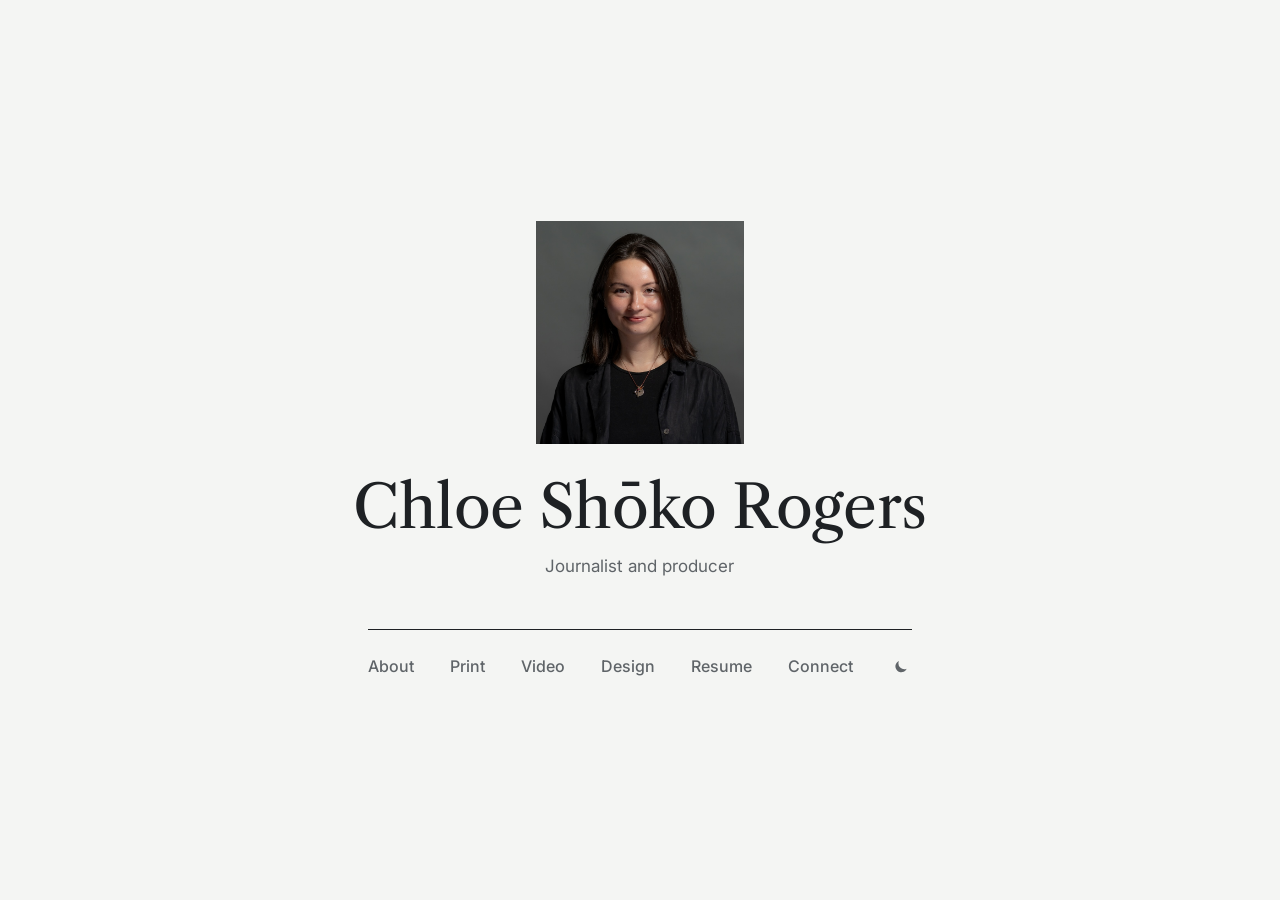
==== index.html @ b3bae9c2 "Add About page and update navigation links across multiple pages" ====
<!doctype html>
<html lang="en">
<head>
  <meta charset="utf-8">
  <meta name="viewport" content="width=device-width, initial-scale=1">
  <title>Chloe Shōko Rogers, journalist and producer</title>
  <meta name="description" content="Chloe Shōko Rogers is an NYC-based freelance journalist and producer.">
  <link rel="preconnect" href="https://fonts.googleapis.com">
  <link rel="preconnect" href="https://fonts.gstatic.com" crossorigin>
<link href="https://fonts.googleapis.com/css2?family=Inter:wght@400;500&family=Libre+Caslon+Text:ital,wght@0,400;0,700;1,400&family=IM+Fell+English:ital@0;1&display=swap" rel="stylesheet">
<link rel="stylesheet" href="style.css">
<script src="theme.js"></script>
</head>
<body>
  <main class="home">
    <div>
      <img class="headshot" src="images/headshot.jpg" alt="Chloe Shōko Rogers">
      <h1>Chloe Shōko Rogers</h1>
      <p class="role">Journalist and producer</p>
    </div>

    <nav class="menu" aria-label="Main">
      <a href="about.html">About</a>
      <a href="print.html">Print</a>
      <a href="video.html">Video</a>
      <a href="design.html">Design</a>
      <a href="resume.pdf" target="_blank" rel="noopener">Resume</a>
      <a href="connect.html">Connect</a>
      <button class="theme-toggle" type="button" aria-label="Switch to dark mode">
        <svg class="moon" viewBox="0 0 24 24" aria-hidden="true"><path d="M20 14.5A8 8 0 0 1 9.5 4a8 8 0 1 0 10.5 10.5z"/></svg>
        <svg class="sun" viewBox="0 0 24 24" aria-hidden="true"><circle cx="12" cy="12" r="4"/><path d="M12 2v2M12 20v2M2 12h2M20 12h2M4.9 4.9l1.4 1.4M17.7 17.7l1.4 1.4M4.9 19.1l1.4-1.4M17.7 6.3l1.4-1.4"/></svg>
      </button>
    </nav>
  </main>
</body>
</html>
---- style.css ----
:root {
  --paper: #f4f5f3;
  --ink: #1e2124;
  --muted: #5f6468;
  --rule: #d3d6d2;
  --accent: #2d3a8c;
  --serif: "Libre Caslon Text", Georgia, serif;
  --sans: "Inter", system-ui, sans-serif;
  --oldstyle: "IM Fell English", Garamond, serif;
}

:root[data-theme="dark"] {
  --paper: #17191b;
  --ink: #e8eae7;
  --muted: #9da2a6;
  --rule: #33373a;
  --accent: #a3b0f2;
}

* { box-sizing: border-box; }

body {
  margin: 0;
  min-height: 100vh;
  background: var(--paper);
  color: var(--ink);
  font-family: var(--sans);
  font-size: 1rem;
  line-height: 1.6;
  -webkit-font-smoothing: antialiased;
}

a { color: inherit; }
a:focus-visible { outline: 2px solid var(--accent); outline-offset: 3px; }

/* Menu, shared by every page */
.menu { display: flex; flex-wrap: wrap; justify-content: center; gap: 0.5rem 2.25rem; font-weight: 500; }
.menu a { color: var(--muted); text-decoration: none; }
.menu a:hover, .menu a[aria-current="page"] { color: var(--accent); text-decoration: underline; text-underline-offset: 0.25em; text-decoration-thickness: 1px; }

/* Light/dark toggle, at the end of the menu */
.theme-toggle {
  display: inline-flex;
  align-self: center;
  padding: 0.15rem;
  border: 0;
  background: none;
  color: var(--muted);
  cursor: pointer;
}
.theme-toggle:hover { color: var(--accent); }
.theme-toggle:focus-visible { outline: 2px solid var(--accent); outline-offset: 3px; }
.theme-toggle svg { width: 1.1rem; height: 1.1rem; fill: currentColor; stroke: currentColor; stroke-width: 2; stroke-linecap: round; }
.theme-toggle .moon { stroke: none; }
.theme-toggle .sun, [data-theme="dark"] .theme-toggle .moon { display: none; }
[data-theme="dark"] .theme-toggle .sun { display: block; }

/* Opening page */
.home {
  min-height: 100vh;
  display: flex;
  flex-direction: column;
  align-items: center;
  justify-content: center;
  gap: 3rem;
  padding: 3rem 1.25rem;
  text-align: center;
}
.home h1 {
  margin: 0;
  font-family: var(--serif);
  font-weight: 400;
  font-size: clamp(2.5rem, 7vw, 3.75rem);
  line-height: 1.05;
  letter-spacing: -0.01em;
}
.home .role { margin: 0.9rem 0 0; color: var(--muted); font-size: 1.0625rem; }
.home .menu { padding-top: 1.5rem; border-top: 1px solid var(--ink); }
.home .headshot {
  display: block;
  width: 13rem;
  max-width: 60vw;
  aspect-ratio: 756 / 811;
  margin: 0 auto 2rem;
  object-fit: cover;
}

/* About page */
.about { padding-top: 1.5rem; border-top: 1px solid var(--ink); }
.about p { max-width: 40rem; font-size: 1.0625rem; line-height: 1.7; margin: 0 0 1rem; text-wrap: pretty; }

/* Inner pages */
.site-header {
  display: flex;
  flex-wrap: wrap;
  justify-content: space-between;
  align-items: baseline;
  gap: 1rem 2rem;
  max-width: 56rem;
  margin: 0 auto;
  padding: 2rem 1.25rem;
}
.site-header .name { font-family: var(--serif); font-size: 1.375rem; text-decoration: none; }
.site-header .menu { gap: 0.5rem 1.5rem; font-size: 0.9375rem; }

main.page { max-width: 56rem; margin: 0 auto; padding: 3rem 1.25rem 6rem; }
.page h1 { font-family: var(--serif); font-weight: 400; font-size: clamp(2.25rem, 5vw, 3rem); line-height: 1.1; margin: 0 0 2.5rem; }

/* Work lists */
.work { list-style: none; margin: 0; padding: 0; border-top: 1px solid var(--ink); }
.work + .work { border-top: 0; }
.work li { border-bottom: 1px solid var(--rule); }
.work a { display: grid; grid-template-columns: 1fr auto; gap: 0.25rem 1.5rem; padding: 1.25rem 0; text-decoration: none; }
.work .title { font-family: var(--serif); font-size: 1.375rem; line-height: 1.3; }
.work .year { color: var(--muted); font-size: 0.875rem; font-variant-numeric: tabular-nums; }
.work .outlet { grid-column: 1 / -1; color: var(--muted); font-size: 0.875rem; }
.work a:hover .title { color: var(--accent); text-decoration: underline; text-decoration-thickness: 1px; text-underline-offset: 0.2em; }

/* Work lists with images */
.work.with-images a {
  grid-template-columns: 13rem 1fr;
  gap: 1.5rem;
  align-items: start;
  padding: 1.5rem 0;
}
.work.with-images img {
  display: block;
  width: 100%;
  max-width: 13rem;
  aspect-ratio: 3 / 2;
  object-fit: cover;
  object-position: top left;
  border: 1px solid var(--rule);
}
.work.with-images .text { display: flex; flex-direction: column; gap: 0.35rem; }
.work.with-images .outlet { grid-column: auto; }
.work.with-images a:hover img { border-color: var(--accent); }

/* Video list: the thumbnail plays the video in place */
.work.video li {
  display: grid;
  grid-template-columns: 13rem 1fr;
  gap: 1.5rem;
  align-items: start;
  padding: 1.5rem 0;
}
.work.video a { display: flex; flex-direction: column; gap: 0.35rem; padding: 0; }
.work.video .play {
  position: relative;
  display: block;
  width: 100%;
  padding: 0;
  border: 1px solid var(--rule);
  background: none;
  cursor: pointer;
}
.work.video .play img { display: block; width: 100%; aspect-ratio: 16 / 9; object-fit: cover; }
.work.video .play::after {
  content: "";
  position: absolute;
  inset: 0;
  margin: auto;
  width: 2.75rem;
  height: 2.75rem;
  border-radius: 50%;
  background: rgb(0 0 0 / 0.6) url("data:image/svg+xml,%3Csvg xmlns='http://www.w3.org/2000/svg' viewBox='0 0 24 24'%3E%3Cpath d='M9 6.5v11l9-5.5z' fill='white'/%3E%3C/svg%3E") center / 1.5rem no-repeat;
}
.work.video .play:hover { border-color: var(--accent); }
.work.video .play:hover::after { background-color: var(--accent); }
.work.video .play:focus-visible { outline: 2px solid var(--accent); outline-offset: 3px; }
.work.video li.playing { grid-template-columns: 1fr; }
.work.video li.playing .play { display: none; }
.work.video .player iframe { display: block; width: 100%; aspect-ratio: 16 / 9; border: 0; }

/* Design gallery */
.gallery {
  list-style: none;
  margin: 0;
  padding: 2rem 0 0;
  border-top: 1px solid var(--ink);
  display: grid;
  grid-template-columns: repeat(2, 1fr);
  gap: 2.5rem 2rem;
}
.gallery a { display: flex; flex-direction: column; gap: 0.35rem; text-decoration: none; }
.gallery img {
  display: block;
  width: 100%;
  aspect-ratio: 16 / 10;
  object-fit: cover;
  object-position: top;
  border: 1px solid var(--rule);
  margin-bottom: 0.5rem;
}
.gallery .title { font-family: var(--serif); font-size: 1.375rem; line-height: 1.3; }
.gallery .caption { color: var(--muted); font-size: 0.9375rem; text-wrap: pretty; }
.gallery a:hover img { border-color: var(--accent); }
.gallery a:hover .title { color: var(--accent); text-decoration: underline; text-decoration-thickness: 1px; text-underline-offset: 0.2em; }

/* Comics, at the bottom of the Design page */
.fun { margin-top: 4rem; padding-top: 2rem; border-top: 1px solid var(--ink); }
.fun h2 { font-family: var(--serif); font-weight: 400; font-size: 1.375rem; line-height: 1.3; margin: 0 0 1.5rem; }
.fun-card { display: flex; flex-direction: column; gap: 0.35rem; max-width: 16rem; text-decoration: none; }
.fun-card img { display: block; width: 100%; border: 1px solid var(--rule); margin-bottom: 0.5rem; }
.fun-card .title { font-family: var(--serif); font-size: 1.375rem; line-height: 1.3; font-style: italic; }
.fun-card .caption { color: var(--muted); font-size: 0.9375rem; text-wrap: pretty; }
.fun-card:hover img { border-color: var(--accent); }
.fun-card:hover .title { color: var(--accent); text-decoration: underline; text-decoration-thickness: 1px; text-underline-offset: 0.2em; }

/* Comic reader: pages stack without JavaScript, flip one at a time with it */
.page .back { margin: 0 0 1.5rem; font-size: 0.9375rem; }
.page .back a { color: var(--muted); text-decoration: none; }
.page .back a:hover { color: var(--accent); text-decoration: underline; text-underline-offset: 0.25em; }
.comic-pages { list-style: none; margin: 0; padding: 0; display: grid; gap: 2rem; }
.comic-pages img {
  display: block;
  width: auto;
  max-width: 100%;
  max-height: 85vh;
  margin: 0 auto;
  border: 1px solid var(--rule);
}
.comic.flipping .comic-pages li { cursor: pointer; }
.comic-controls { display: flex; justify-content: center; align-items: center; gap: 1.5rem; margin-bottom: 1.25rem; }
.comic-controls[hidden] { display: none; }
.comic-controls button {
  padding: 0.4rem 0.9rem;
  border: 1px solid var(--rule);
  background: none;
  color: var(--ink);
  font: inherit;
  font-size: 0.9375rem;
  cursor: pointer;
}
.comic-controls button:hover:not(:disabled) { border-color: var(--accent); color: var(--accent); }
.comic-controls button:disabled { opacity: 0.4; cursor: default; }
.comic-controls button:focus-visible { outline: 2px solid var(--accent); outline-offset: 3px; }
.comic-controls .count { color: var(--muted); font-size: 0.875rem; font-variant-numeric: tabular-nums; min-width: 9rem; text-align: center; }

/* Single design pieces, each on its own page */
.piece { margin: 0; }
.piece img { display: block; width: auto; max-width: 100%; margin: 0 auto; border: 1px solid var(--rule); }
.piece-tall img { max-height: 85vh; }
.piece-long img { max-width: min(100%, 40rem); }

/* connect page */
.connect {
  list-style: none;
  margin: 0;
  padding: 1.25rem 0 0;
  border-top: 1px solid var(--ink);
  display: grid;
  gap: 2.4rem; /* one line of space between entries */
  font-family: var(--serif);
  font-size: 1.5rem;
}
.connect a { text-decoration: none; }
.connect a:hover { color: var(--accent); text-decoration: underline; text-decoration-thickness: 1px; text-underline-offset: 0.2em; }
.page .intro { max-width: 36rem; color: var(--muted); margin: -1.5rem 0 2.5rem; }

/* Old-style serif, for a definition or etymology */
.oldstyle { font-family: var(--oldstyle); }

/* Phones */
@media (max-width: 40rem) {
  .home .menu { gap: 0.5rem 1.25rem; }
  .site-header { justify-content: center; text-align: center; }
  .site-header .menu { justify-content: center; }
  .work.with-images a { grid-template-columns: 1fr; gap: 1rem; }
  .work.with-images img { max-width: 100%; }
  .work.video li { grid-template-columns: 1fr; gap: 1rem; }
  .gallery { grid-template-columns: 1fr; }
}
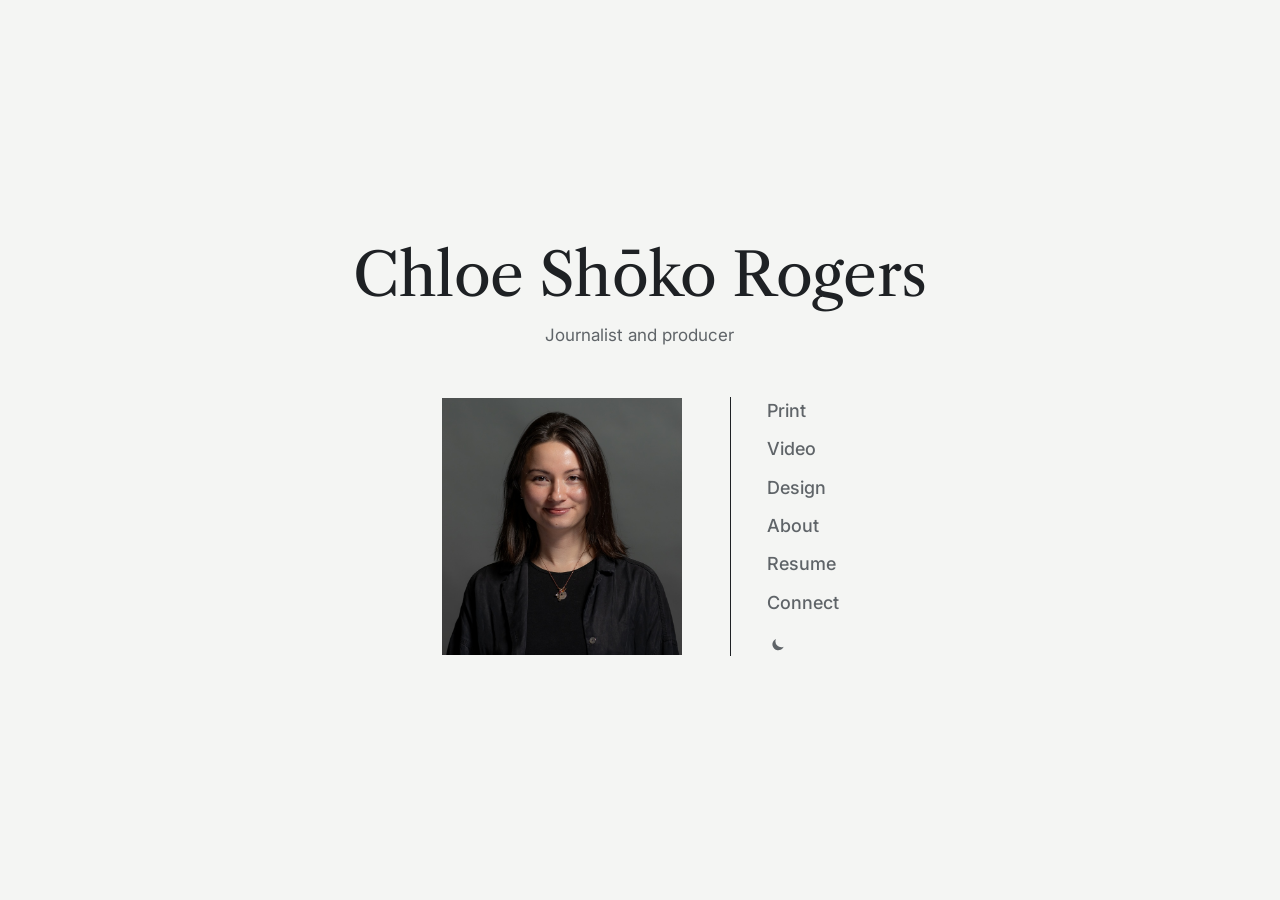
==== commit c8411570: "Update navigation links to include About page across multiple HTML files" ====
--- a/index.html
+++ b/index.html
@@ -14,23 +14,25 @@
 <body>
   <main class="home">
     <div>
-      <img class="headshot" src="images/headshot.jpg" alt="Chloe Shōko Rogers">
       <h1>Chloe Shōko Rogers</h1>
       <p class="role">Journalist and producer</p>
     </div>
 
-    <nav class="menu" aria-label="Main">
-      <a href="about.html">About</a>
-      <a href="print.html">Print</a>
-      <a href="video.html">Video</a>
-      <a href="design.html">Design</a>
-      <a href="resume.pdf" target="_blank" rel="noopener">Resume</a>
-      <a href="connect.html">Connect</a>
-      <button class="theme-toggle" type="button" aria-label="Switch to dark mode">
-        <svg class="moon" viewBox="0 0 24 24" aria-hidden="true"><path d="M20 14.5A8 8 0 0 1 9.5 4a8 8 0 1 0 10.5 10.5z"/></svg>
-        <svg class="sun" viewBox="0 0 24 24" aria-hidden="true"><circle cx="12" cy="12" r="4"/><path d="M12 2v2M12 20v2M2 12h2M20 12h2M4.9 4.9l1.4 1.4M17.7 17.7l1.4 1.4M4.9 19.1l1.4-1.4M17.7 6.3l1.4-1.4"/></svg>
-      </button>
-    </nav>
+    <div class="home-body">
+      <img class="headshot" src="images/headshot.jpg" alt="Chloe Shōko Rogers">
+      <nav class="menu" aria-label="Main">
+        <a href="print.html">Print</a>
+        <a href="video.html">Video</a>
+        <a href="design.html">Design</a>
+        <a href="about.html">About</a>
+        <a href="resume.pdf" target="_blank" rel="noopener">Resume</a>
+        <a href="connect.html">Connect</a>
+        <button class="theme-toggle" type="button" aria-label="Switch to dark mode">
+          <svg class="moon" viewBox="0 0 24 24" aria-hidden="true"><path d="M20 14.5A8 8 0 0 1 9.5 4a8 8 0 1 0 10.5 10.5z"/></svg>
+          <svg class="sun" viewBox="0 0 24 24" aria-hidden="true"><circle cx="12" cy="12" r="4"/><path d="M12 2v2M12 20v2M2 12h2M20 12h2M4.9 4.9l1.4 1.4M17.7 17.7l1.4 1.4M4.9 19.1l1.4-1.4M17.7 6.3l1.4-1.4"/></svg>
+        </button>
+      </nav>
+    </div>
   </main>
 </body>
 </html>
--- a/style.css
+++ b/style.css
@@ -75,15 +75,25 @@
   letter-spacing: -0.01em;
 }
 .home .role { margin: 0.9rem 0 0; color: var(--muted); font-size: 1.0625rem; }
-.home .menu { padding-top: 1.5rem; border-top: 1px solid var(--ink); }
+/* Photo on the left, menu listed down the right */
+.home-body { display: flex; align-items: center; justify-content: center; gap: 3rem; }
 .home .headshot {
   display: block;
-  width: 13rem;
-  max-width: 60vw;
+  width: 15rem;
+  max-width: 45vw;
   aspect-ratio: 756 / 811;
-  margin: 0 auto 2rem;
   object-fit: cover;
 }
+.home .menu {
+  flex-direction: column;
+  align-items: flex-start;
+  gap: 0.6rem;
+  padding-left: 2.25rem;
+  border-left: 1px solid var(--ink);
+  font-size: 1.125rem;
+  text-align: left;
+}
+.home .theme-toggle { align-self: flex-start; margin-top: 0.4rem; }
 
 /* About page */
 .about { padding-top: 1.5rem; border-top: 1px solid var(--ink); }
@@ -263,7 +273,8 @@
 
 /* Phones */
 @media (max-width: 40rem) {
-  .home .menu { gap: 0.5rem 1.25rem; }
+  .home-body { gap: 1.5rem; }
+  .home .menu { padding-left: 1.25rem; font-size: 1rem; }
   .site-header { justify-content: center; text-align: center; }
   .site-header .menu { justify-content: center; }
   .work.with-images a { grid-template-columns: 1fr; gap: 1rem; }
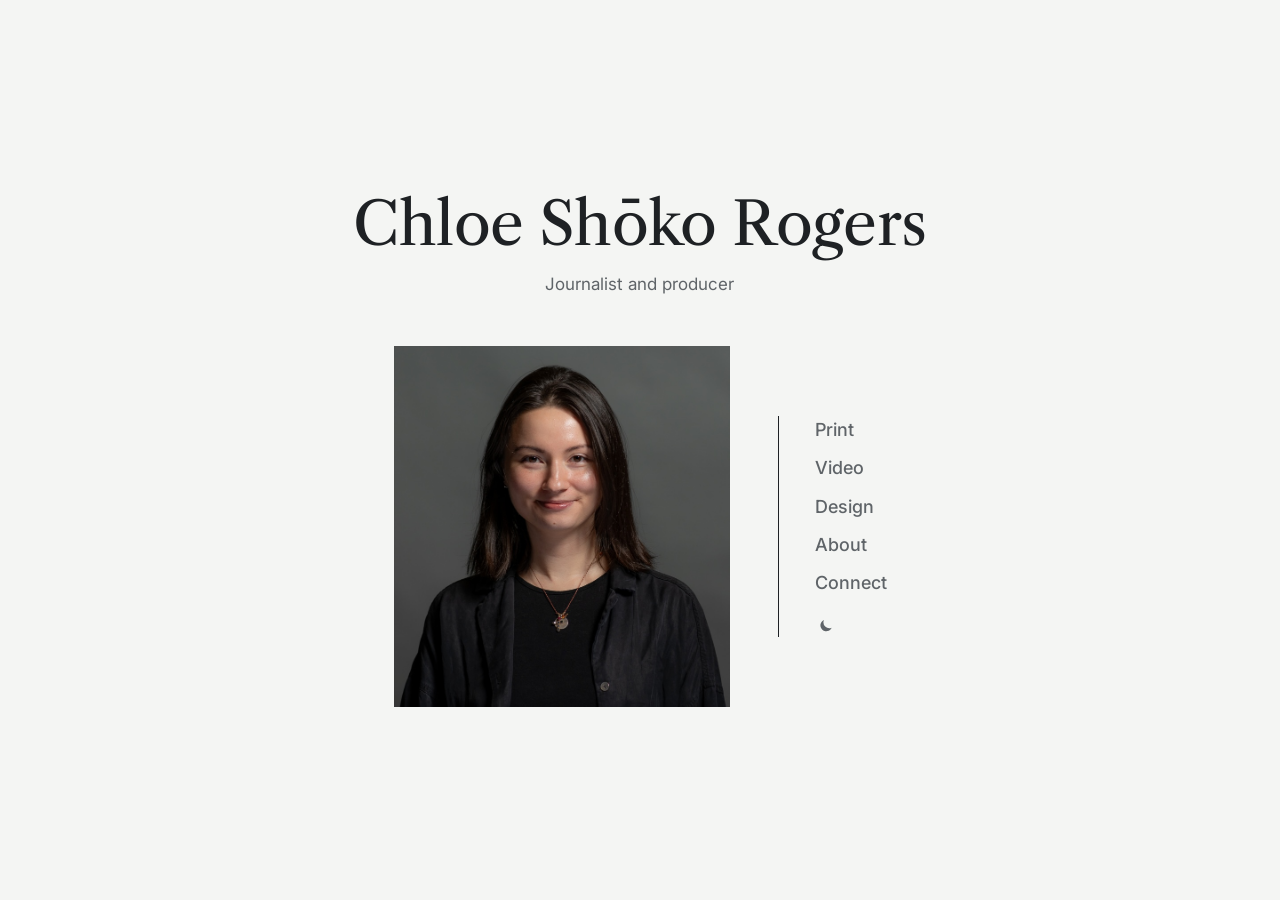
==== commit 822004a4: "Remove Resume link from multiple HTML files for a cleaner navigation" ====
--- a/index.html
+++ b/index.html
@@ -25,7 +25,6 @@
         <a href="video.html">Video</a>
         <a href="design.html">Design</a>
         <a href="about.html">About</a>
-        <a href="resume.pdf" target="_blank" rel="noopener">Resume</a>
         <a href="connect.html">Connect</a>
         <button class="theme-toggle" type="button" aria-label="Switch to dark mode">
           <svg class="moon" viewBox="0 0 24 24" aria-hidden="true"><path d="M20 14.5A8 8 0 0 1 9.5 4a8 8 0 1 0 10.5 10.5z"/></svg>
--- a/style.css
+++ b/style.css
@@ -79,8 +79,8 @@
 .home-body { display: flex; align-items: center; justify-content: center; gap: 3rem; }
 .home .headshot {
   display: block;
-  width: 15rem;
-  max-width: 45vw;
+  width: 21rem;
+  max-width: 50vw;
   aspect-ratio: 756 / 811;
   object-fit: cover;
 }
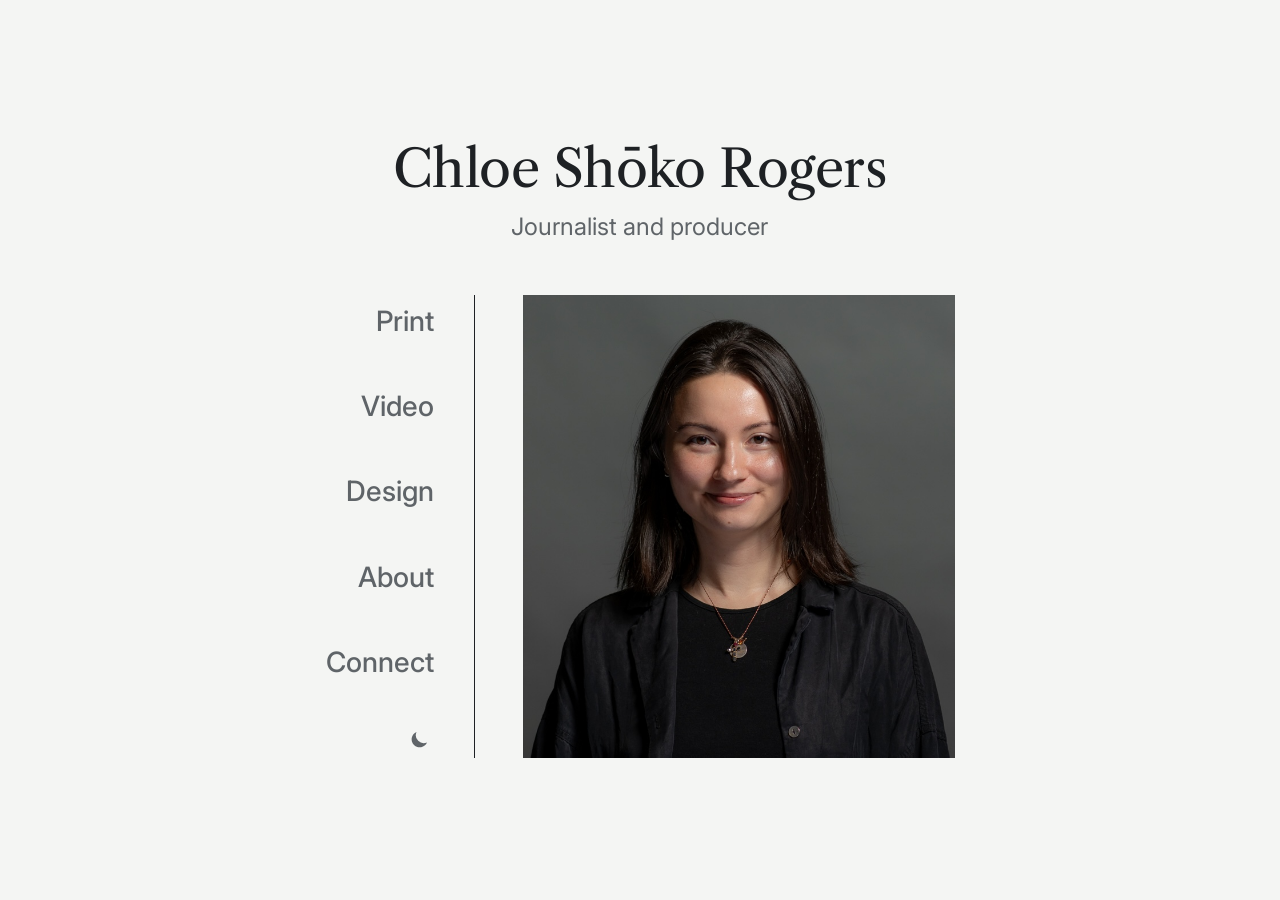
==== commit e31f31dc: "Password-protect the site and rework the opening page layout Encrypt every page with StatiCrypt duri" ====
--- a/index.html
+++ b/index.html
@@ -19,7 +19,6 @@
     </div>
 
     <div class="home-body">
-      <img class="headshot" src="images/headshot.jpg" alt="Chloe Shōko Rogers">
       <nav class="menu" aria-label="Main">
         <a href="print.html">Print</a>
         <a href="video.html">Video</a>
@@ -31,6 +30,7 @@
           <svg class="sun" viewBox="0 0 24 24" aria-hidden="true"><circle cx="12" cy="12" r="4"/><path d="M12 2v2M12 20v2M2 12h2M20 12h2M4.9 4.9l1.4 1.4M17.7 17.7l1.4 1.4M4.9 19.1l1.4-1.4M17.7 6.3l1.4-1.4"/></svg>
         </button>
       </nav>
+      <img class="headshot" src="images/headshot.jpg" alt="Chloe Shōko Rogers">
     </div>
   </main>
 </body>
--- a/style.css
+++ b/style.css
@@ -70,34 +70,38 @@
   margin: 0;
   font-family: var(--serif);
   font-weight: 400;
-  font-size: clamp(2.5rem, 7vw, 3.75rem);
+  font-size: clamp(2.25rem, 6vw, 3.25rem);
   line-height: 1.05;
   letter-spacing: -0.01em;
 }
-.home .role { margin: 0.9rem 0 0; color: var(--muted); font-size: 1.0625rem; }
-/* Photo on the left, menu listed down the right */
-.home-body { display: flex; align-items: center; justify-content: center; gap: 3rem; }
+.home .role { margin: 0.75rem 0 0; color: var(--muted); font-size: clamp(1.125rem, 2.5vw, 1.5rem); }
+/* Menu listed down the left, photo on the right */
+.home-body { display: flex; align-items: stretch; justify-content: center; gap: 3rem; }
 .home .headshot {
   display: block;
-  width: 21rem;
-  max-width: 50vw;
+  width: 27rem;
+  max-width: 55vw;
   aspect-ratio: 756 / 811;
   object-fit: cover;
 }
 .home .menu {
   flex-direction: column;
-  align-items: flex-start;
+  align-items: flex-end;
+  justify-content: space-between; /* spread the links down the full height of the photo */
   gap: 0.6rem;
-  padding-left: 2.25rem;
-  border-left: 1px solid var(--ink);
-  font-size: 1.125rem;
-  text-align: left;
-}
-.home .theme-toggle { align-self: flex-start; margin-top: 0.4rem; }
+  padding: 0.25rem 2.5rem 0.25rem 0;
+  border-right: 1px solid var(--ink);
+  font-size: 1.75rem;
+  text-align: right;
+}
+.home .theme-toggle { align-self: flex-end; }
+.home .theme-toggle svg { width: 1.5rem; height: 1.5rem; }
 
 /* About page */
 .about { padding-top: 1.5rem; border-top: 1px solid var(--ink); }
-.about p { max-width: 40rem; font-size: 1.0625rem; line-height: 1.7; margin: 0 0 1rem; text-wrap: pretty; }
+.about p { max-width: 46rem; font-size: 1.0625rem; line-height: 1.7; margin: 0 0 1rem; }
+.about a { text-decoration-thickness: 1px; text-underline-offset: 0.2em; }
+.about a:hover { color: var(--accent); }
 
 /* Inner pages */
 .site-header {
@@ -121,7 +125,7 @@
 .work + .work { border-top: 0; }
 .work li { border-bottom: 1px solid var(--rule); }
 .work a { display: grid; grid-template-columns: 1fr auto; gap: 0.25rem 1.5rem; padding: 1.25rem 0; text-decoration: none; }
-.work .title { font-family: var(--serif); font-size: 1.375rem; line-height: 1.3; }
+.work .title { font-size: 1.1875rem; font-weight: 500; line-height: 1.35; }
 .work .year { color: var(--muted); font-size: 0.875rem; font-variant-numeric: tabular-nums; }
 .work .outlet { grid-column: 1 / -1; color: var(--muted); font-size: 0.875rem; }
 .work a:hover .title { color: var(--accent); text-decoration: underline; text-decoration-thickness: 1px; text-underline-offset: 0.2em; }
@@ -202,7 +206,7 @@
   border: 1px solid var(--rule);
   margin-bottom: 0.5rem;
 }
-.gallery .title { font-family: var(--serif); font-size: 1.375rem; line-height: 1.3; }
+.gallery .title { font-size: 1.1875rem; font-weight: 500; line-height: 1.35; }
 .gallery .caption { color: var(--muted); font-size: 0.9375rem; text-wrap: pretty; }
 .gallery a:hover img { border-color: var(--accent); }
 .gallery a:hover .title { color: var(--accent); text-decoration: underline; text-decoration-thickness: 1px; text-underline-offset: 0.2em; }
@@ -212,7 +216,7 @@
 .fun h2 { font-family: var(--serif); font-weight: 400; font-size: 1.375rem; line-height: 1.3; margin: 0 0 1.5rem; }
 .fun-card { display: flex; flex-direction: column; gap: 0.35rem; max-width: 16rem; text-decoration: none; }
 .fun-card img { display: block; width: 100%; border: 1px solid var(--rule); margin-bottom: 0.5rem; }
-.fun-card .title { font-family: var(--serif); font-size: 1.375rem; line-height: 1.3; font-style: italic; }
+.fun-card .title { font-size: 1.1875rem; font-weight: 500; line-height: 1.35; font-style: italic; }
 .fun-card .caption { color: var(--muted); font-size: 0.9375rem; text-wrap: pretty; }
 .fun-card:hover img { border-color: var(--accent); }
 .fun-card:hover .title { color: var(--accent); text-decoration: underline; text-decoration-thickness: 1px; text-underline-offset: 0.2em; }
@@ -261,11 +265,27 @@
   border-top: 1px solid var(--ink);
   display: grid;
   gap: 2.4rem; /* one line of space between entries */
-  font-family: var(--serif);
-  font-size: 1.5rem;
-}
-.connect a { text-decoration: none; }
-.connect a:hover { color: var(--accent); text-decoration: underline; text-decoration-thickness: 1px; text-underline-offset: 0.2em; }
+  font-size: 1.375rem;
+}
+.connect li { display: flex; flex-wrap: wrap; align-items: baseline; gap: 0.5rem 1rem; }
+.connect a {
+  text-decoration: underline;
+  text-decoration-color: var(--rule);
+  text-decoration-thickness: 1px;
+  text-underline-offset: 0.25em;
+}
+.connect a:hover { color: var(--accent); text-decoration-color: currentColor; }
+.connect .arrow { font-size: 0.75em; }
+.connect .copy {
+  padding: 0.2rem 0.65rem;
+  border: 1px solid var(--rule);
+  background: none;
+  color: var(--muted);
+  font: 500 0.8125rem var(--sans);
+  cursor: pointer;
+}
+.connect .copy:hover { border-color: var(--accent); color: var(--accent); }
+.connect .copy:focus-visible { outline: 2px solid var(--accent); outline-offset: 3px; }
 .page .intro { max-width: 36rem; color: var(--muted); margin: -1.5rem 0 2.5rem; }
 
 /* Old-style serif, for a definition or etymology */
@@ -274,7 +294,7 @@
 /* Phones */
 @media (max-width: 40rem) {
   .home-body { gap: 1.5rem; }
-  .home .menu { padding-left: 1.25rem; font-size: 1rem; }
+  .home .menu { padding-right: 1.25rem; font-size: 1.0625rem; }
   .site-header { justify-content: center; text-align: center; }
   .site-header .menu { justify-content: center; }
   .work.with-images a { grid-template-columns: 1fr; gap: 1rem; }
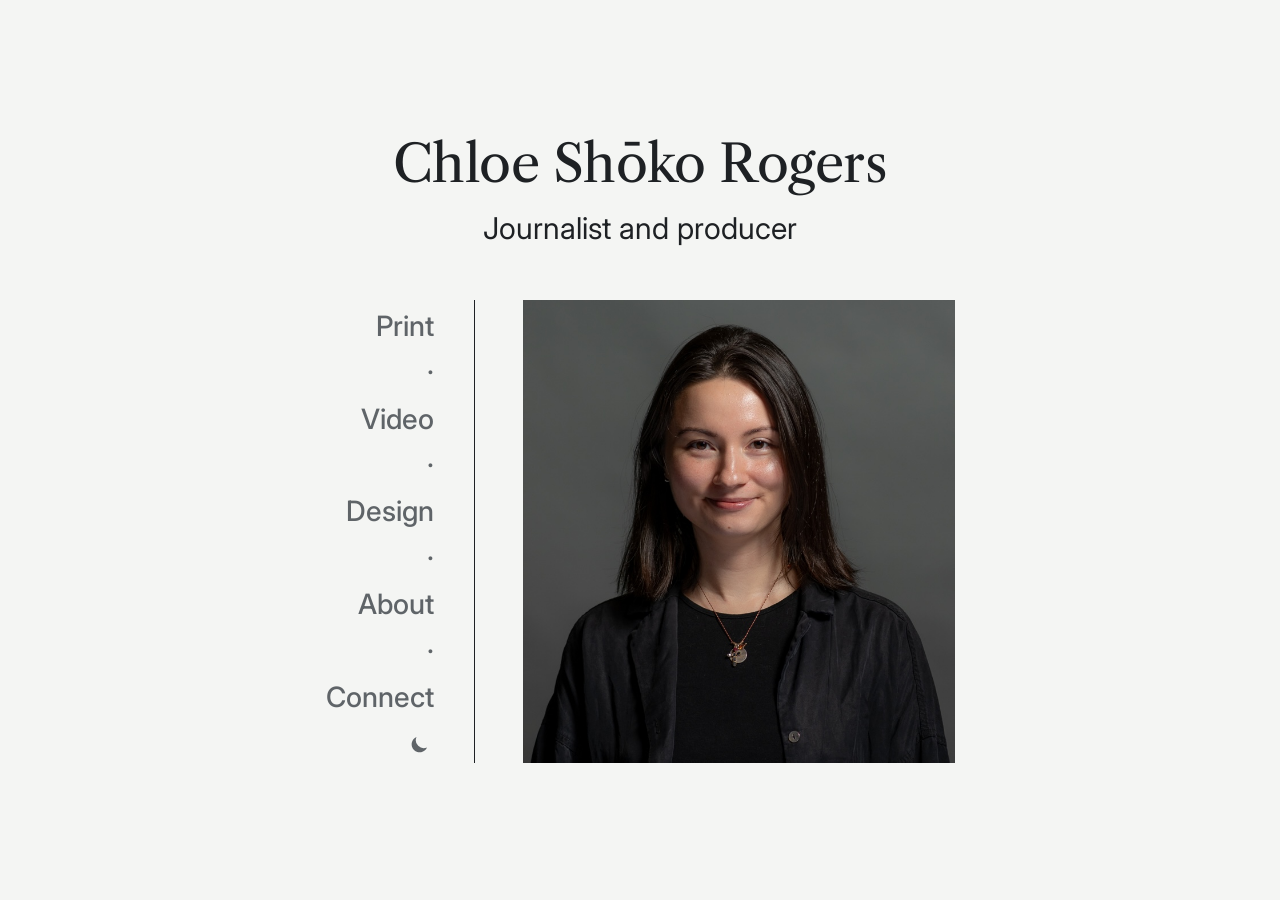
==== commit 2c75c3d6: "Enhance navigation menu with separators and update role styling for improved visibility" ====
--- a/index.html
+++ b/index.html
@@ -21,9 +21,13 @@
     <div class="home-body">
       <nav class="menu" aria-label="Main">
         <a href="print.html">Print</a>
+        <span class="dot" aria-hidden="true">·</span>
         <a href="video.html">Video</a>
+        <span class="dot" aria-hidden="true">·</span>
         <a href="design.html">Design</a>
+        <span class="dot" aria-hidden="true">·</span>
         <a href="about.html">About</a>
+        <span class="dot" aria-hidden="true">·</span>
         <a href="connect.html">Connect</a>
         <button class="theme-toggle" type="button" aria-label="Switch to dark mode">
           <svg class="moon" viewBox="0 0 24 24" aria-hidden="true"><path d="M20 14.5A8 8 0 0 1 9.5 4a8 8 0 1 0 10.5 10.5z"/></svg>
--- a/style.css
+++ b/style.css
@@ -74,7 +74,7 @@
   line-height: 1.05;
   letter-spacing: -0.01em;
 }
-.home .role { margin: 0.75rem 0 0; color: var(--muted); font-size: clamp(1.125rem, 2.5vw, 1.5rem); }
+.home .role { margin: 0.75rem 0 0; color: var(--ink); font-size: clamp(1.25rem, 3vw, 1.875rem); }
 /* Menu listed down the left, photo on the right */
 .home-body { display: flex; align-items: stretch; justify-content: center; gap: 3rem; }
 .home .headshot {
@@ -94,6 +94,7 @@
   font-size: 1.75rem;
   text-align: right;
 }
+.home .menu .dot { color: var(--muted); line-height: 1; }
 .home .theme-toggle { align-self: flex-end; }
 .home .theme-toggle svg { width: 1.5rem; height: 1.5rem; }
 
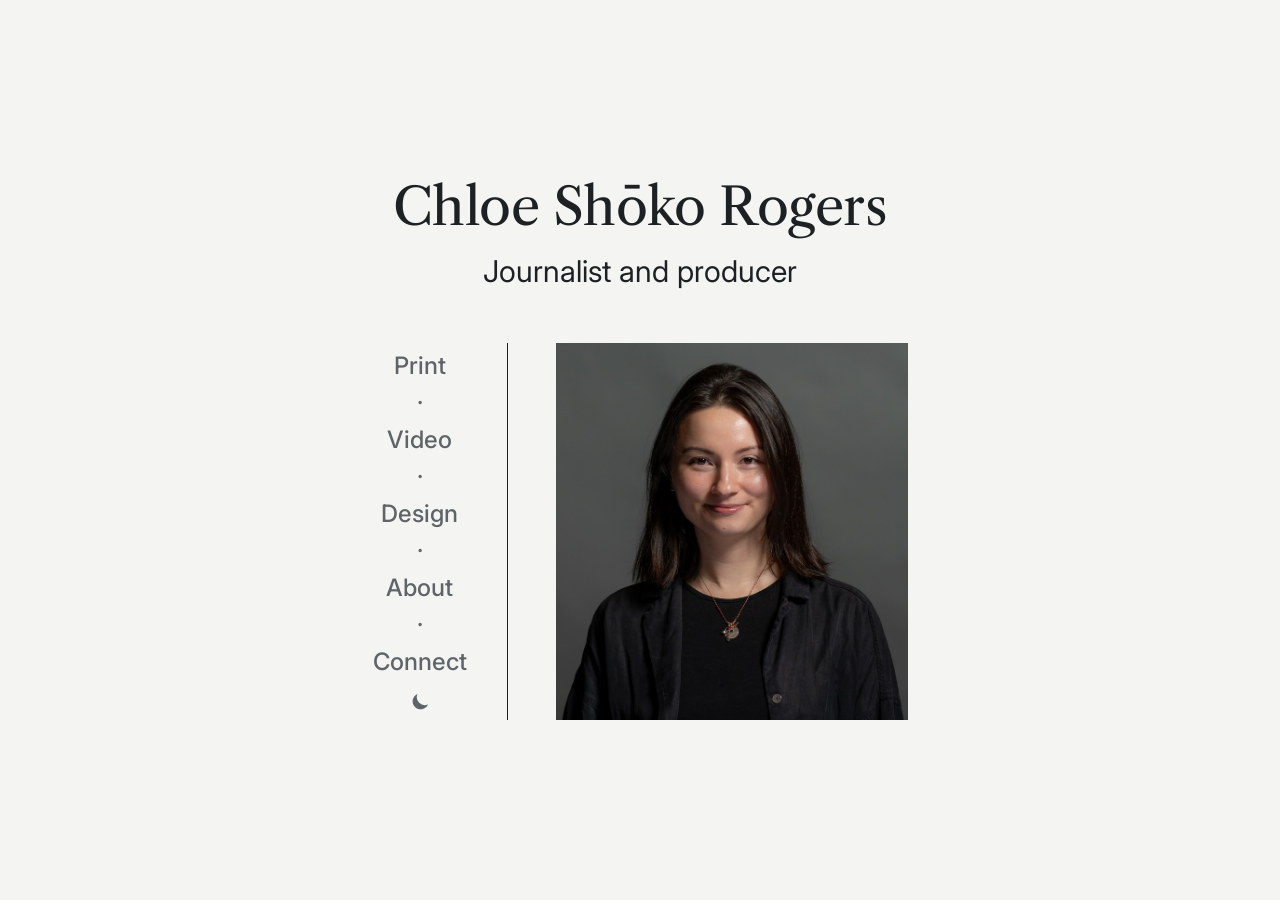
==== commit 648f28c5: "Update navigation links to use absolute paths for consistency across pages" ====
--- a/index.html
+++ b/index.html
@@ -20,15 +20,15 @@
 
     <div class="home-body">
       <nav class="menu" aria-label="Main">
-        <a href="print.html">Print</a>
+        <a href="/print">Print</a>
         <span class="dot" aria-hidden="true">·</span>
-        <a href="video.html">Video</a>
+        <a href="/video">Video</a>
         <span class="dot" aria-hidden="true">·</span>
-        <a href="design.html">Design</a>
+        <a href="/design">Design</a>
         <span class="dot" aria-hidden="true">·</span>
-        <a href="about.html">About</a>
+        <a href="/about">About</a>
         <span class="dot" aria-hidden="true">·</span>
-        <a href="connect.html">Connect</a>
+        <a href="/connect">Connect</a>
         <button class="theme-toggle" type="button" aria-label="Switch to dark mode">
           <svg class="moon" viewBox="0 0 24 24" aria-hidden="true"><path d="M20 14.5A8 8 0 0 1 9.5 4a8 8 0 1 0 10.5 10.5z"/></svg>
           <svg class="sun" viewBox="0 0 24 24" aria-hidden="true"><circle cx="12" cy="12" r="4"/><path d="M12 2v2M12 20v2M2 12h2M20 12h2M4.9 4.9l1.4 1.4M17.7 17.7l1.4 1.4M4.9 19.1l1.4-1.4M17.7 6.3l1.4-1.4"/></svg>
--- a/style.css
+++ b/style.css
@@ -79,23 +79,23 @@
 .home-body { display: flex; align-items: stretch; justify-content: center; gap: 3rem; }
 .home .headshot {
   display: block;
-  width: 27rem;
+  width: 22rem;
   max-width: 55vw;
   aspect-ratio: 756 / 811;
   object-fit: cover;
 }
 .home .menu {
   flex-direction: column;
-  align-items: flex-end;
+  align-items: center;
   justify-content: space-between; /* spread the links down the full height of the photo */
-  gap: 0.6rem;
+  gap: 0.25rem;
   padding: 0.25rem 2.5rem 0.25rem 0;
   border-right: 1px solid var(--ink);
-  font-size: 1.75rem;
-  text-align: right;
+  font-size: 1.5rem;
+  text-align: center;
 }
 .home .menu .dot { color: var(--muted); line-height: 1; }
-.home .theme-toggle { align-self: flex-end; }
+.home .theme-toggle { align-self: center; }
 .home .theme-toggle svg { width: 1.5rem; height: 1.5rem; }
 
 /* About page */
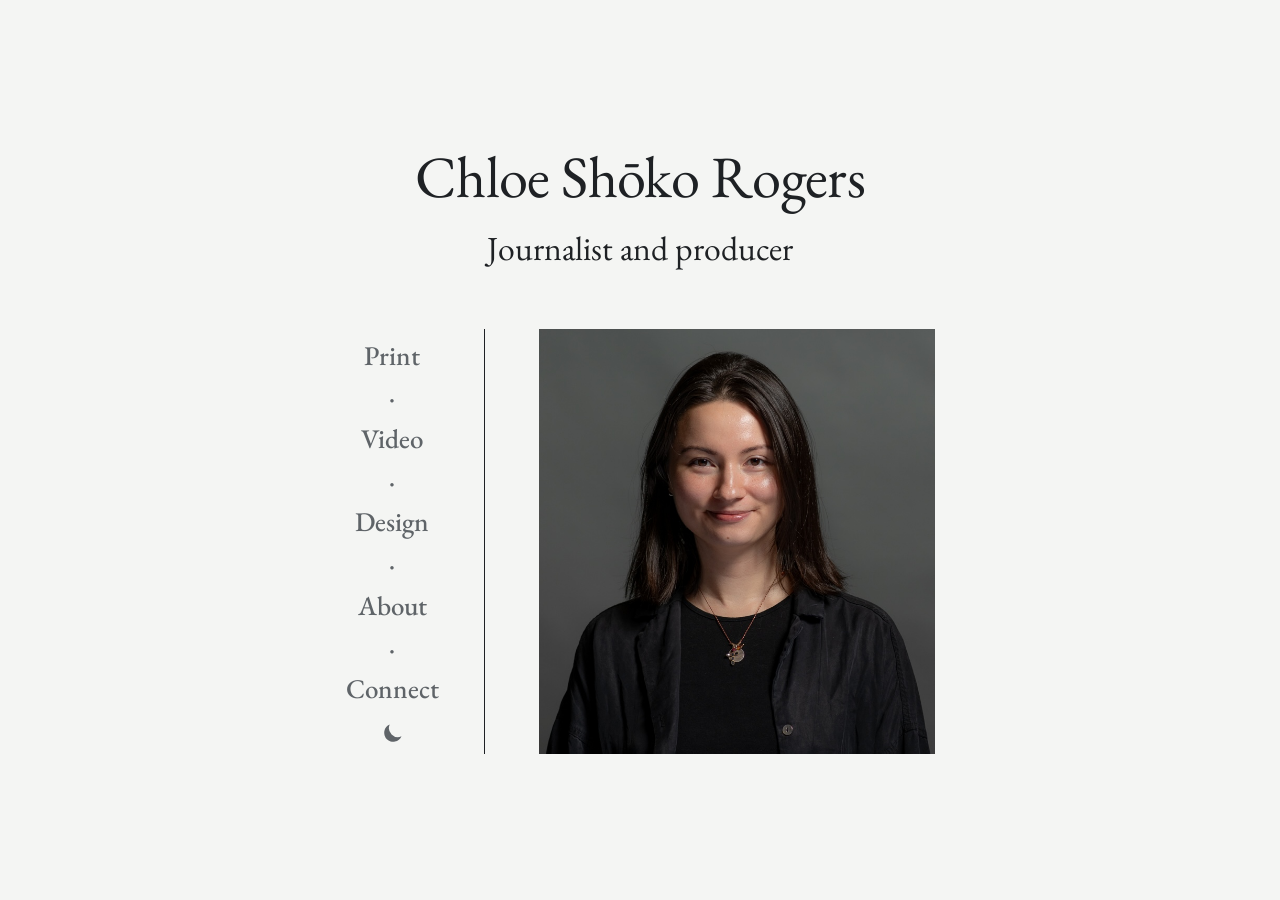
==== commit 19579594: "Update font styles across multiple HTML files to use EB Garamond for improved typography" ====
--- a/index.html
+++ b/index.html
@@ -7,7 +7,7 @@
   <meta name="description" content="Chloe Shōko Rogers is an NYC-based freelance journalist and producer.">
   <link rel="preconnect" href="https://fonts.googleapis.com">
   <link rel="preconnect" href="https://fonts.gstatic.com" crossorigin>
-<link href="https://fonts.googleapis.com/css2?family=Inter:wght@400;500&family=Libre+Caslon+Text:ital,wght@0,400;0,700;1,400&family=IM+Fell+English:ital@0;1&display=swap" rel="stylesheet">
+<link href="https://fonts.googleapis.com/css2?family=EB+Garamond:ital,wght@0,400;0,500;0,600;1,400;1,500&display=swap" rel="stylesheet">
 <link rel="stylesheet" href="style.css">
 <script src="theme.js"></script>
 </head>
--- a/style.css
+++ b/style.css
@@ -4,9 +4,10 @@
   --muted: #5f6468;
   --rule: #d3d6d2;
   --accent: #2d3a8c;
-  --serif: "Libre Caslon Text", Georgia, serif;
-  --sans: "Inter", system-ui, sans-serif;
-  --oldstyle: "IM Fell English", Garamond, serif;
+  /* EB Garamond is a free stand-in for Sabon; visitors who have Sabon installed see it instead */
+  --serif: "Sabon", "Sabon LT Std", "Sabon Next LT", "EB Garamond", Garamond, Georgia, serif;
+  --sans: var(--serif);
+  --oldstyle: var(--serif);
 }
 
 :root[data-theme="dark"] {
@@ -18,6 +19,9 @@
 }
 
 * { box-sizing: border-box; }
+
+/* Garamond runs small, so the whole site is scaled up a touch */
+html { font-size: 112.5%; }
 
 body {
   margin: 0;
@@ -208,9 +212,15 @@
   margin-bottom: 0.5rem;
 }
 .gallery .title { font-size: 1.1875rem; font-weight: 500; line-height: 1.35; }
-.gallery .caption { color: var(--muted); font-size: 0.9375rem; text-wrap: pretty; }
+.gallery .caption { color: var(--muted); font-size: 0.9375rem; }
 .gallery a:hover img { border-color: var(--accent); }
 .gallery a:hover .title { color: var(--accent); text-decoration: underline; text-decoration-thickness: 1px; text-underline-offset: 0.2em; }
+/* "View full …" prompt under each piece, so it's clear the cards open */
+.gallery .more, .fun-card .more { margin-top: 0.25rem; color: var(--accent); font-size: 0.9375rem; font-weight: 500; }
+.gallery a:hover .more, .fun-card:hover .more { text-decoration: underline; text-decoration-thickness: 1px; text-underline-offset: 0.2em; }
+.gallery img, .fun-card img { transition: transform 0.2s ease, box-shadow 0.2s ease; }
+.gallery a:hover img, .fun-card:hover img { transform: translateY(-3px); box-shadow: 0 8px 20px rgb(0 0 0 / 0.12); }
+@media (prefers-reduced-motion: reduce) { .gallery img, .fun-card img { transition: none; } }
 
 /* Comics, at the bottom of the Design page */
 .fun { margin-top: 4rem; padding-top: 2rem; border-top: 1px solid var(--ink); }
@@ -218,7 +228,7 @@
 .fun-card { display: flex; flex-direction: column; gap: 0.35rem; max-width: 16rem; text-decoration: none; }
 .fun-card img { display: block; width: 100%; border: 1px solid var(--rule); margin-bottom: 0.5rem; }
 .fun-card .title { font-size: 1.1875rem; font-weight: 500; line-height: 1.35; font-style: italic; }
-.fun-card .caption { color: var(--muted); font-size: 0.9375rem; text-wrap: pretty; }
+.fun-card .caption { color: var(--muted); font-size: 0.9375rem; }
 .fun-card:hover img { border-color: var(--accent); }
 .fun-card:hover .title { color: var(--accent); text-decoration: underline; text-decoration-thickness: 1px; text-underline-offset: 0.2em; }
 
@@ -299,6 +309,9 @@
   .site-header { justify-content: center; text-align: center; }
   .site-header .menu { justify-content: center; }
   .work.with-images a { grid-template-columns: 1fr; gap: 1rem; }
+  /* Stories without photos stack like the ones with photos: title, outlet, date */
+  .work:not(.with-images):not(.video) a { display: flex; flex-direction: column; gap: 0.35rem; }
+  .work:not(.with-images):not(.video) .year { order: 1; }
   .work.with-images img { max-width: 100%; }
   .work.video li { grid-template-columns: 1fr; gap: 1rem; }
   .gallery { grid-template-columns: 1fr; }
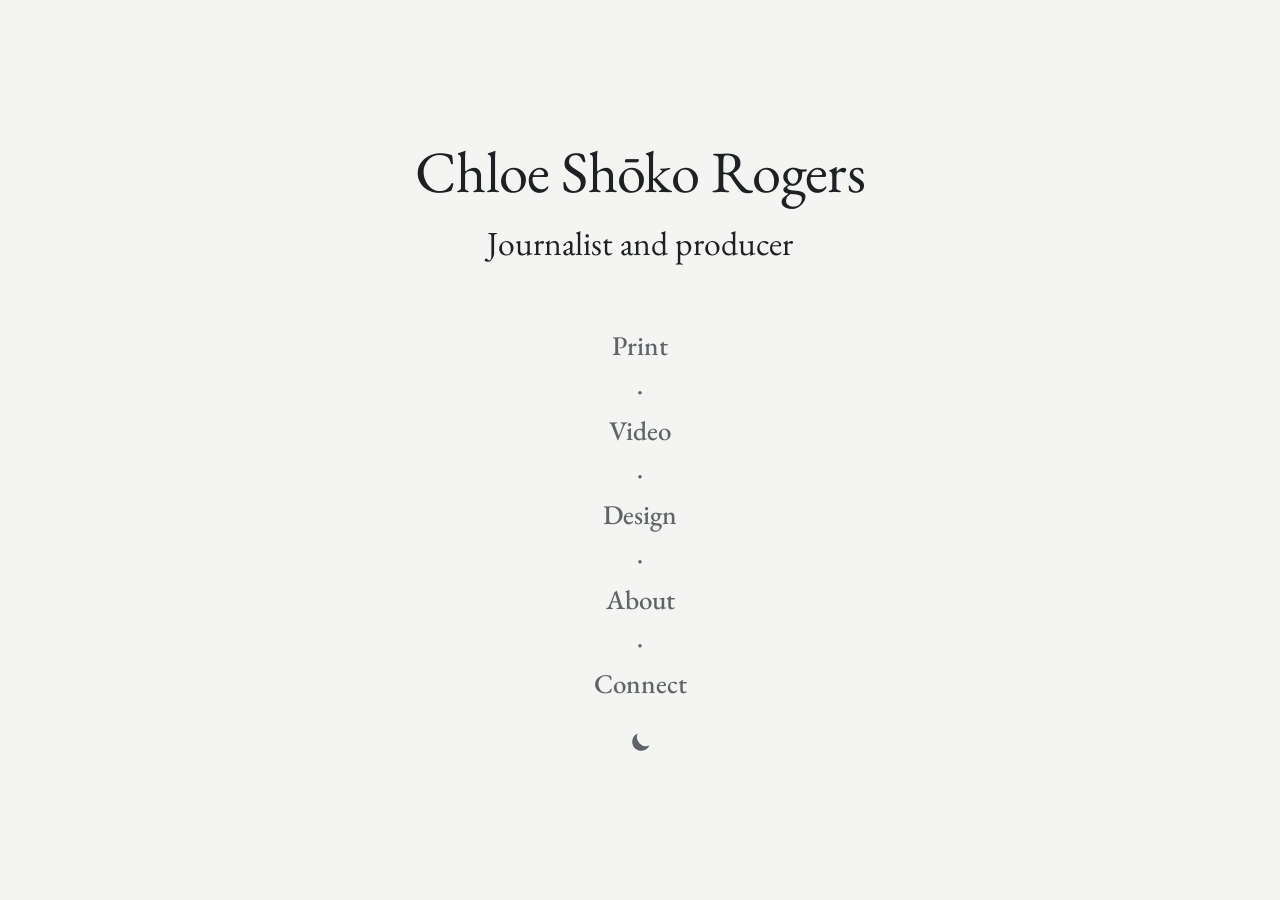
==== commit 72714090: "Refactor About and Home sections for improved layout and clarity" ====
--- a/index.html
+++ b/index.html
@@ -18,24 +18,21 @@
       <p class="role">Journalist and producer</p>
     </div>
 
-    <div class="home-body">
-      <nav class="menu" aria-label="Main">
-        <a href="/print">Print</a>
-        <span class="dot" aria-hidden="true">·</span>
-        <a href="/video">Video</a>
-        <span class="dot" aria-hidden="true">·</span>
-        <a href="/design">Design</a>
-        <span class="dot" aria-hidden="true">·</span>
-        <a href="/about">About</a>
-        <span class="dot" aria-hidden="true">·</span>
-        <a href="/connect">Connect</a>
-        <button class="theme-toggle" type="button" aria-label="Switch to dark mode">
-          <svg class="moon" viewBox="0 0 24 24" aria-hidden="true"><path d="M20 14.5A8 8 0 0 1 9.5 4a8 8 0 1 0 10.5 10.5z"/></svg>
-          <svg class="sun" viewBox="0 0 24 24" aria-hidden="true"><circle cx="12" cy="12" r="4"/><path d="M12 2v2M12 20v2M2 12h2M20 12h2M4.9 4.9l1.4 1.4M17.7 17.7l1.4 1.4M4.9 19.1l1.4-1.4M17.7 6.3l1.4-1.4"/></svg>
-        </button>
-      </nav>
-      <img class="headshot" src="images/headshot.jpg" alt="Chloe Shōko Rogers">
-    </div>
+    <nav class="menu" aria-label="Main">
+      <a href="/print">Print</a>
+      <span class="dot" aria-hidden="true">·</span>
+      <a href="/video">Video</a>
+      <span class="dot" aria-hidden="true">·</span>
+      <a href="/design">Design</a>
+      <span class="dot" aria-hidden="true">·</span>
+      <a href="/about">About</a>
+      <span class="dot" aria-hidden="true">·</span>
+      <a href="/connect">Connect</a>
+      <button class="theme-toggle" type="button" aria-label="Switch to dark mode">
+        <svg class="moon" viewBox="0 0 24 24" aria-hidden="true"><path d="M20 14.5A8 8 0 0 1 9.5 4a8 8 0 1 0 10.5 10.5z"/></svg>
+        <svg class="sun" viewBox="0 0 24 24" aria-hidden="true"><circle cx="12" cy="12" r="4"/><path d="M12 2v2M12 20v2M2 12h2M20 12h2M4.9 4.9l1.4 1.4M17.7 17.7l1.4 1.4M4.9 19.1l1.4-1.4M17.7 6.3l1.4-1.4"/></svg>
+      </button>
+    </nav>
   </main>
 </body>
 </html>
--- a/style.css
+++ b/style.css
@@ -79,31 +79,20 @@
   letter-spacing: -0.01em;
 }
 .home .role { margin: 0.75rem 0 0; color: var(--ink); font-size: clamp(1.25rem, 3vw, 1.875rem); }
-/* Menu listed down the left, photo on the right */
-.home-body { display: flex; align-items: stretch; justify-content: center; gap: 3rem; }
-.home .headshot {
-  display: block;
-  width: 22rem;
-  max-width: 55vw;
-  aspect-ratio: 756 / 811;
-  object-fit: cover;
-}
+/* Menu listed down the center */
 .home .menu {
   flex-direction: column;
   align-items: center;
-  justify-content: space-between; /* spread the links down the full height of the photo */
-  gap: 0.25rem;
-  padding: 0.25rem 2.5rem 0.25rem 0;
-  border-right: 1px solid var(--ink);
+  gap: 0.4rem;
   font-size: 1.5rem;
-  text-align: center;
 }
 .home .menu .dot { color: var(--muted); line-height: 1; }
-.home .theme-toggle { align-self: center; }
+.home .theme-toggle { margin-top: 0.75rem; }
 .home .theme-toggle svg { width: 1.5rem; height: 1.5rem; }
 
 /* About page */
-.about { padding-top: 1.5rem; border-top: 1px solid var(--ink); }
+.about { display: flex; align-items: flex-start; gap: 2.5rem; padding-top: 1.5rem; border-top: 1px solid var(--ink); }
+.about .headshot { display: block; flex: none; width: 16rem; aspect-ratio: 756 / 811; object-fit: cover; }
 .about p { max-width: 46rem; font-size: 1.0625rem; line-height: 1.7; margin: 0 0 1rem; }
 .about a { text-decoration-thickness: 1px; text-underline-offset: 0.2em; }
 .about a:hover { color: var(--accent); }
@@ -304,8 +293,9 @@
 
 /* Phones */
 @media (max-width: 40rem) {
-  .home-body { gap: 1.5rem; }
-  .home .menu { padding-right: 1.25rem; font-size: 1.0625rem; }
+  .home .menu { font-size: 1.25rem; }
+  .about { flex-direction: column; gap: 1.5rem; }
+  .about .headshot { width: 100%; max-width: 18rem; }
   .site-header { justify-content: center; text-align: center; }
   .site-header .menu { justify-content: center; }
   .work.with-images a { grid-template-columns: 1fr; gap: 1rem; }
